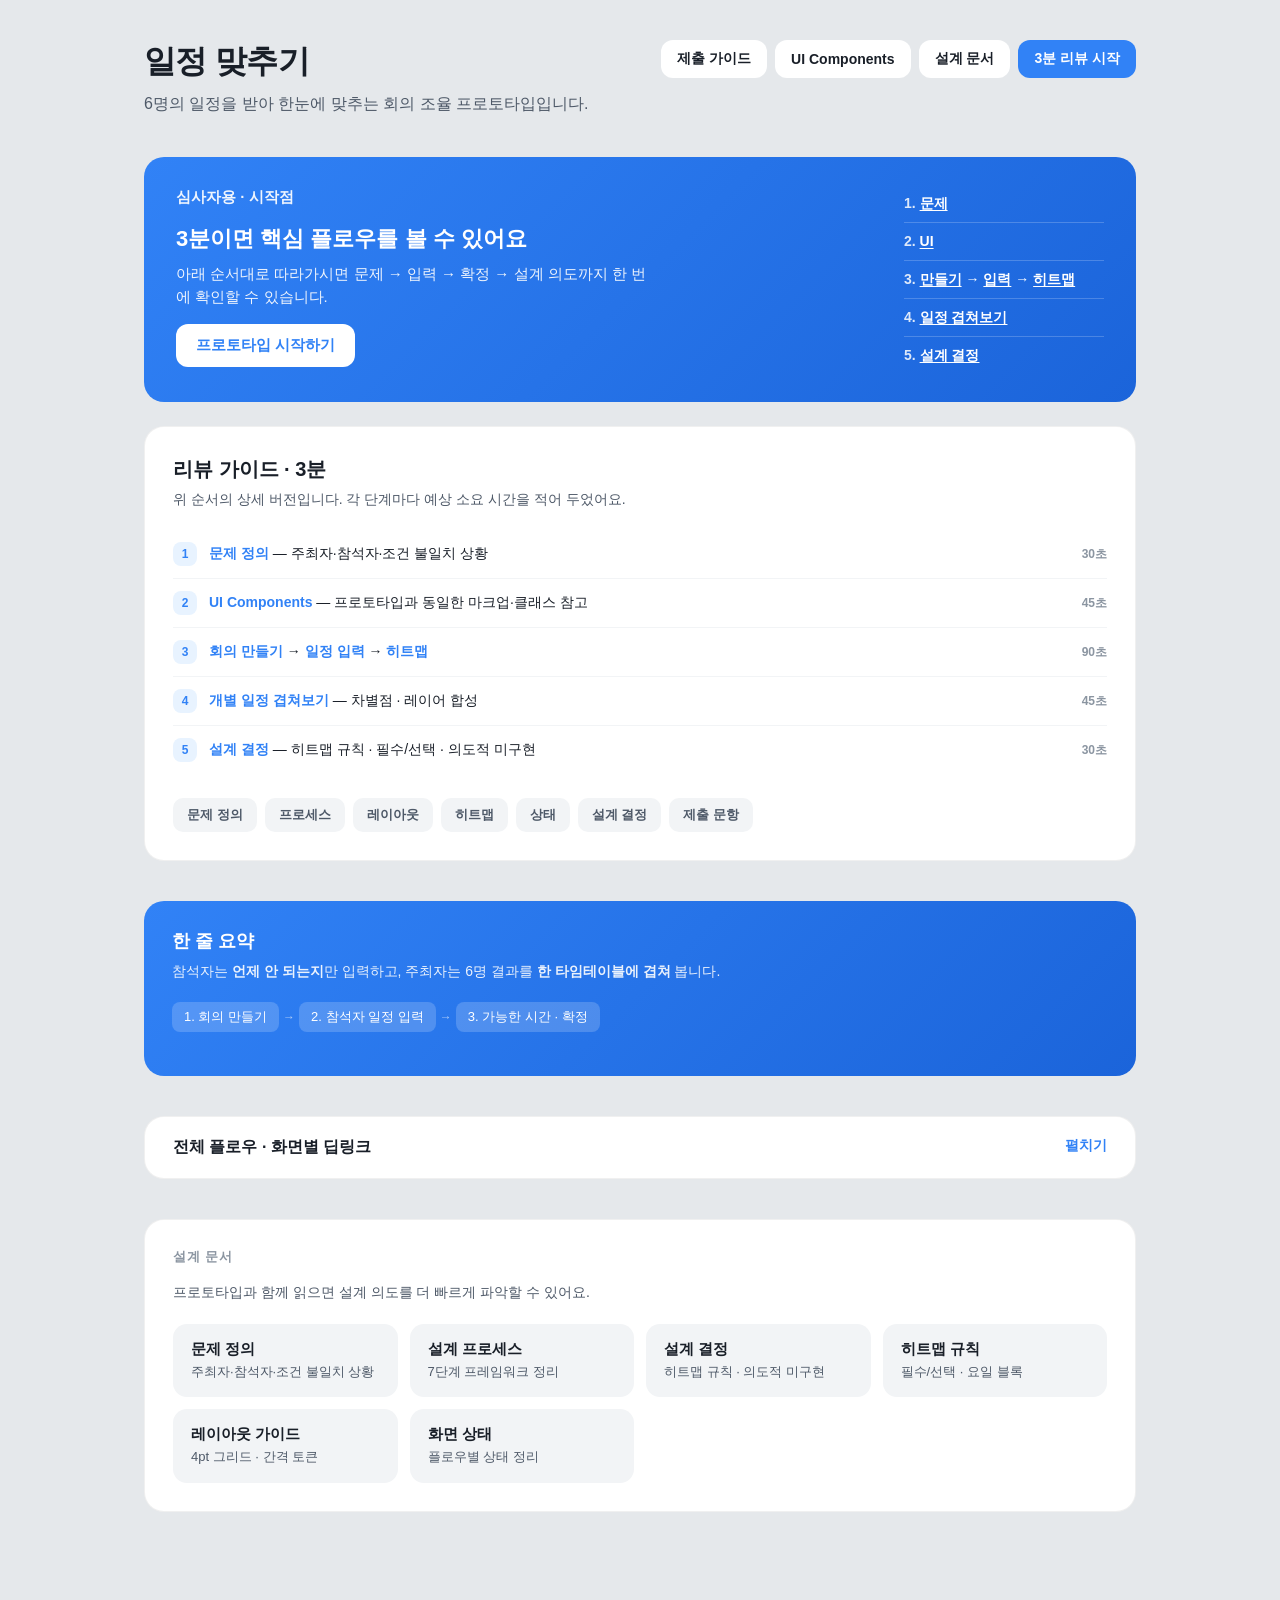
==== index.html @ 9e0c3b52 "일정 맞추기 — 토스 PD 챌린지 프로토타입" ====
<!DOCTYPE html>
<html lang="ko">
<head>
  <meta charset="UTF-8" />
  <meta name="viewport" content="width=device-width, initial-scale=1.0" />
  <title>일정 맞추기 — 회의 조율 프로토타입</title>
  <link rel="stylesheet" href="css/base.css" />
  <link rel="stylesheet" href="css/hub.css" />
</head>
<body class="proto-hub">
  <div class="hub-wrap">
    <header class="hub-top">
      <div>
        <h1>일정 맞추기</h1>
        <p class="lead">6명의 일정을 받아 한눈에 맞추는 회의 조율 프로토타입입니다.</p>
      </div>
      <nav class="hub-nav">
        <a href="docs/view.html?doc=submit">제출 가이드</a>
        <a href="components.html">UI Components</a>
        <a href="docs/index.html">설계 문서</a>
        <a href="create.html" class="primary">3분 리뷰 시작</a>
      </nav>
    </header>

    <section class="submit-hero">
      <div class="submit-hero-main">
        <p class="submit-hero-label">심사자용 · 시작점</p>
        <h2>3분이면 핵심 플로우를 볼 수 있어요</h2>
        <p>아래 순서대로 따라가시면 문제 → 입력 → 확정 → 설계 의도까지 한 번에 확인할 수 있습니다.</p>
        <a class="submit-hero-cta" href="create.html">프로토타입 시작하기</a>
      </div>
      <ol class="submit-hero-steps">
        <li><a href="docs/index.html#problem">문제</a></li>
        <li><a href="components.html">UI</a></li>
        <li><a href="create.html">만들기</a> → <a href="respond.html?screen=2">입력</a> → <a href="merge.html?screen=2">히트맵</a></li>
        <li><a href="merge.html?screen=6">일정 겹쳐보기</a></li>
        <li><a href="docs/index.html#decisions">설계 결정</a></li>
      </ol>
    </section>

    <section class="review-guide-card">
      <h2>리뷰 가이드 · 3분</h2>
      <p>위 순서의 상세 버전입니다. 각 단계마다 예상 소요 시간을 적어 두었어요.</p>
      <ol class="review-steps">
        <li>
          <span><a href="docs/index.html#problem">문제 정의</a> — 주최자·참석자·조건 불일치 상황</span>
          <span class="time">30초</span>
        </li>
        <li>
          <span><a href="components.html">UI Components</a> — 프로토타입과 동일한 마크업·클래스 참고</span>
          <span class="time">45초</span>
        </li>
        <li>
          <span><a href="create.html">회의 만들기</a> → <a href="respond.html?screen=2">일정 입력</a> → <a href="merge.html?screen=2">히트맵</a></span>
          <span class="time">90초</span>
        </li>
        <li>
          <span><a href="merge.html?screen=6">개별 일정 겹쳐보기</a> — 차별점 · 레이어 합성</span>
          <span class="time">45초</span>
        </li>
        <li>
          <span><a href="docs/index.html#decisions">설계 결정</a> — 히트맵 규칙 · 필수/선택 · 의도적 미구현</span>
          <span class="time">30초</span>
        </li>
      </ol>
      <div class="doc-links">
        <a href="docs/view.html?doc=problem">문제 정의</a>
        <a href="docs/view.html?doc=process">프로세스</a>
        <a href="docs/view.html?doc=layout">레이아웃</a>
        <a href="docs/view.html?doc=heatmap-rules">히트맵</a>
        <a href="docs/view.html?doc=states">상태</a>
        <a href="docs/view.html?doc=decisions">설계 결정</a>
        <a href="docs/view.html?doc=answers">제출 문항</a>
      </div>
    </section>

    <section class="path-card">
      <h2>한 줄 요약</h2>
      <p>참석자는 <strong>언제 안 되는지</strong>만 입력하고, 주최자는 6명 결과를 <strong>한 타임테이블에 겹쳐</strong> 봅니다.</p>
      <div class="path-steps">
        <span class="step">1. 회의 만들기</span>
        <span class="arrow">→</span>
        <span class="step">2. 참석자 일정 입력</span>
        <span class="arrow">→</span>
        <span class="step">3. 가능한 시간 · 확정</span>
      </div>
    </section>

    <details class="hub-details">
      <summary>전체 플로우 · 화면별 딥링크</summary>
    <section class="hub-section hub-section-nested">
      <h2>전체 플로우</h2>
      <div class="flow-diagram">
        <div class="flow-row">
          <div class="flow-block">
            <div class="flow-block-head">
              <span class="flow-role host">주최자</span>
              <h3>회의 만들기</h3>
            </div>
            <div class="flow-steps">
              <a class="flow-step" href="create.html?screen=1">
                <span class="num">1</span>
                <span><span class="label">회의 이름</span></span>
              </a>
              <a class="flow-step" href="create.html?screen=2">
                <span class="num">2</span>
                <span><span class="label">조율 기간</span><br><span class="hint">평일 캘린더 · 최대 2주</span></span>
              </a>
              <a class="flow-step" href="create.html?screen=3">
                <span class="num">3</span>
                <span><span class="label">참석자</span><br><span class="hint">필수 / 선택</span></span>
              </a>
              <a class="flow-step" href="create.html?screen=4">
                <span class="num">4</span>
                <span><span class="label">검토 · 요청 발송</span></span>
              </a>
            </div>
          </div>

          <div class="flow-connector">링크<br>공유</div>

          <div class="flow-block">
            <div class="flow-block-head">
              <span class="flow-role attendee">참석자</span>
              <h3>일정 입력</h3>
            </div>
            <div class="flow-steps">
              <a class="flow-step" href="respond.html?screen=0">
                <span class="num">0</span>
                <span><span class="label">이름 확인</span></span>
              </a>
              <a class="flow-step" href="respond.html?screen=3">
                <span class="num">3</span>
                <span><span class="label">요일 전체 불가</span><br><span class="hint">외근 요일</span></span>
              </a>
              <a class="flow-step" href="respond.html?screen=2">
                <span class="num">2</span>
                <span><span class="label">시간 그리드</span><br><span class="hint">불가 · 선호</span></span>
              </a>
              <a class="flow-step" href="respond.html?screen=4">
                <span class="num">4</span>
                <span><span class="label">입력 완료</span></span>
              </a>
            </div>
          </div>

          <div class="flow-connector">집계</div>

          <div class="flow-block">
            <div class="flow-block-head">
              <span class="flow-role output">주최자</span>
              <h3>가능한 시간</h3>
            </div>
            <div class="flow-steps">
              <a class="flow-step" href="merge.html?screen=1">
                <span class="num">1</span>
                <span><span class="label">입력 현황</span></span>
              </a>
              <a class="flow-step" href="merge.html?screen=2">
                <span class="num">2</span>
                <span><span class="label">합산 히트맵</span><br><span class="hint">한눈에 비교</span></span>
              </a>
              <a class="flow-step" href="merge.html?screen=6">
                <span class="num">↳</span>
                <span><span class="label">개별 일정 겹쳐보기</span><br><span class="hint">이름 토글 · 레이어 합성</span></span>
              </a>
              <a class="flow-step" href="merge.html?screen=4">
                <span class="num">4</span>
                <span><span class="label">조율 요청</span></span>
              </a>
              <a class="flow-step" href="merge.html?screen=5">
                <span class="num">5</span>
                <span><span class="label">확정 완료</span></span>
              </a>
            </div>
          </div>
        </div>
        <p class="flow-note">
          <strong>핵심 아이디어:</strong> 참석자는 구조화된 입력(요일·시간)만 하고, 주최자는 6명의 결과를 한 타임테이블에 겹쳐 봅니다.
          히트맵에서 한눈에 보거나, <strong>개별 일정 겹쳐보기</strong>에서 이름을 토글하며 레이어를 합성할 수 있어요.
        </p>
      </div>
    </section>

    <section class="hub-section hub-section-nested">
      <h2>플로우별 바로가기</h2>
      <div class="flow-grid">
        <article class="flow-card">
          <h3>회의 만들기</h3>
          <p class="file">create.html</p>
          <p class="desc">주최자가 회의 정보를 설정하고 참석자에게 입력 링크를 보냅니다.</p>
          <div class="chip-row">
            <a class="chip" href="create.html?screen=1">이름</a>
            <a class="chip" href="create.html?screen=2">기간</a>
            <a class="chip" href="create.html?screen=3">참석자</a>
            <a class="chip" href="create.html?screen=4">검토</a>
          </div>
          <div class="btn-row">
            <a href="create.html" class="primary">시작</a>
          </div>
        </article>

        <article class="flow-card">
          <h3>일정 입력</h3>
          <p class="file">respond.html</p>
          <p class="desc">참석자가 이름 확인 후, 불가 요일과 시간을 그리드로 입력합니다.</p>
          <div class="chip-row">
            <a class="chip" href="respond.html?screen=0">이름</a>
            <a class="chip" href="respond.html?screen=3">요일</a>
            <a class="chip" href="respond.html?screen=2">시간</a>
            <a class="chip" href="respond.html?screen=4">완료</a>
            <a class="chip" href="respond.html?screen=1">재입력</a>
          </div>
          <div class="btn-row">
            <a href="respond.html" class="primary">시작</a>
          </div>
        </article>

        <article class="flow-card">
          <h3>가능한 시간</h3>
          <p class="file">merge.html</p>
          <p class="desc">입력 현황 확인 → 히트맵에서 후보 선택 → 조율 또는 확정.</p>
          <div class="chip-row">
            <a class="chip" href="merge.html?screen=1">현황</a>
            <a class="chip" href="merge.html?screen=2">히트맵</a>
            <a class="chip" href="merge.html?screen=6">레이어</a>
            <a class="chip" href="merge.html?screen=3">후보 없음</a>
            <a class="chip" href="merge.html?screen=4">조율</a>
            <a class="chip" href="merge.html?screen=5">확정</a>
          </div>
          <div class="btn-row">
            <a href="merge.html" class="primary">시작</a>
            <a href="merge.html?screen=2">히트맵만</a>
          </div>
        </article>
      </div>
    </section>

    <section class="hub-section hub-section-nested" id="overlays">
      <h2>오버레이 · 피드백</h2>
      <div class="overlay-grid">
        <div class="overlay-item">
          <div class="type">참석자 · 바텀시트</div>
          <div class="title">이대로 입력을 완료할까요?</div>
          <a href="overlays/view.html?title=이대로+입력을%0A완료할까요%3F&message=회의가+확정되기+전까지+다시+수정할+수+있어요.&confirm=완료하기&cancel=더+수정할게요&bg=../respond.html%3Fscreen%3D2">보기 →</a>
        </div>
        <div class="overlay-item">
          <div class="type">주최자 · 바텀시트</div>
          <div class="title">일정 입력 요청 보내기</div>
          <a href="overlays/view.html?title=참석자에게%0A일정+입력을+요청할까요%3F&message=6명에게+입력+링크가+전달돼요.&confirm=요청+보내기&cancel=취소&bg=../create.html%3Fscreen%3D4">보기 →</a>
        </div>
        <div class="overlay-item">
          <div class="type">주최자 · 바텀시트</div>
          <div class="title">수 14:00 회의 확정</div>
          <a href="overlays/view.html?title=수+14%3A00에%0A회의를+확정할까요%3F&message=6명+중+4명은+참석+가능해요.&confirm=확정하기&cancel=다시+볼게요&bg=../merge.html%3Fscreen%3D2">보기 →</a>
        </div>
        <div class="overlay-item">
          <div class="type">토스트 · warning</div>
          <div class="title">참석자 이름 미입력</div>
          <a href="overlays/view.html?toast=참석자+이름을+입력해주세요&toastType=warning&bg=../create.html%3Fscreen%3D3">보기 →</a>
        </div>
        <div class="overlay-item">
          <div class="type">토스트 · success</div>
          <div class="title">입력 완료</div>
          <a href="overlays/view.html?toast=일정+입력을+완료했어요&bg=../respond.html%3Fscreen%3D4">보기 →</a>
        </div>
      </div>
    </section>

    <section class="hub-section hub-section-nested">
      <h2>디자인 시스템</h2>
      <div class="flow-card">
        <p class="desc" style="margin-bottom:12px">토큰 · 간격 · 레이아웃 패턴 — <code>base.css</code> · <a href="docs/view.html?doc=layout" style="color:var(--blue);font-weight:600">레이아웃 가이드</a></p>
        <div class="btn-row">
          <a href="components.html" class="primary">components.html 보기</a>
        </div>
      </div>
    </section>
    </details>

    <section class="hub-section hub-section-muted">
      <h2>설계 문서</h2>
      <p class="hub-section-lead">프로토타입과 함께 읽으면 설계 의도를 더 빠르게 파악할 수 있어요.</p>
      <div class="doc-grid">
        <a class="doc-card" href="docs/view.html?doc=problem">
          <h3>문제 정의</h3>
          <p>주최자·참석자·조건 불일치 상황</p>
        </a>
        <a class="doc-card" href="docs/view.html?doc=process">
          <h3>설계 프로세스</h3>
          <p>7단계 프레임워크 정리</p>
        </a>
        <a class="doc-card" href="docs/view.html?doc=decisions">
          <h3>설계 결정</h3>
          <p>히트맵 규칙 · 의도적 미구현</p>
        </a>
        <a class="doc-card" href="docs/view.html?doc=heatmap-rules">
          <h3>히트맵 규칙</h3>
          <p>필수/선택 · 요일 블록</p>
        </a>
        <a class="doc-card" href="docs/view.html?doc=layout">
          <h3>레이아웃 가이드</h3>
          <p>4pt 그리드 · 간격 토큰</p>
        </a>
        <a class="doc-card" href="docs/view.html?doc=states">
          <h3>화면 상태</h3>
          <p>플로우별 상태 정리</p>
        </a>
      </div>
    </section>
  </div>
</body>
</html>
---- css/base.css ----
/* Shared prototype layout — phone shell, screens, CTAs · 4pt grid (Toss TDS tone) */
:root {
  /* Color */
  --blue: #3182F6;
  --blue-50: #E8F3FF;
  --bg: #F2F4F6;
  --white: #FFFFFF;
  --grey-900: #191F28;
  --grey-700: #4E5968;
  --grey-500: #8B95A1;
  --grey-300: #D1D6DB;
  --red: #F04452;
  --yellow: #FFDC64;
  --amber-bg: #FFD966;

  /* Spacing — 4pt grid */
  --s-1: 4px;
  --s-2: 8px;
  --s-3: 12px;
  --s-4: 16px;
  --s-5: 20px;
  --s-6: 24px;
  --s-8: 32px;

  --page-x: var(--s-6);
  --card-pad: var(--s-4);
  --card-gap: var(--s-2);
  --section-gap: var(--s-6);

  /* Radius */
  --radius-card: 16px;
  --radius-btn: 16px;
  --radius-badge: 6px;

  /* Type */
  --text-title: 22px;
  --text-nav: 17px;
  --text-body: 17px;
  --text-sub: 15px;
  --text-caption: 13px;
  --text-badge: 11px;

  /* Time grid */
  --grid-cell-h: 28px;
  --grid-cell-h-input: 40px;
  --grid-wrap-pad: 8px;
}

* { box-sizing: border-box; margin: 0; padding: 0; }

body {
  font-family: -apple-system, BlinkMacSystemFont, 'Pretendard', 'Apple SD Gothic Neo', sans-serif;
  background: #e5e8eb;
  display: flex;
  justify-content: center;
  align-items: flex-start;
  min-height: 100vh;
  padding: 24px;
}

body.proto-hub {
  display: block;
  padding: 32px 24px 64px;
  max-width: 960px;
  margin: 0 auto;
}

.phone {
  width: 390px;
  min-height: 844px;
  background: var(--bg);
  border-radius: 40px;
  overflow: hidden;
  box-shadow: 0 20px 60px rgba(0, 0, 0, 0.15);
  position: relative;
}

.screen { display: none; min-height: 844px; padding-bottom: 100px; }
.screen.has-secondary-cta { padding-bottom: 160px; }
.screen.active { display: block; }

.screen.active:has(.check),
.screen.active:has(.empty-state) {
  display: flex;
  flex-direction: column;
  padding-bottom: 0;
}

.status {
  height: 44px;
  padding: 14px var(--page-x);
  font-weight: 600;
  font-size: var(--text-nav);
}
.nav {
  display: flex;
  align-items: center;
  justify-content: center;
  height: 56px;
  position: relative;
}
.nav .back {
  position: absolute;
  left: var(--page-x);
  cursor: pointer;
  background: none;
  border: none;
}
.nav h1 { font-size: var(--text-nav); font-weight: 600; }

.content {
  padding: var(--s-2) var(--page-x) var(--s-4);
}

/* Screen title block */
.screen-head {
  margin-bottom: var(--section-gap);
}
.screen-head h2 {
  font-size: var(--text-title);
  font-weight: 700;
  color: var(--grey-900);
  line-height: 1.4;
  margin-bottom: var(--s-2);
}
.screen-meta {
  font-size: var(--text-sub);
  font-weight: 600;
  color: var(--blue);
  margin-bottom: var(--s-2);
}
.screen-head .sub {
  margin-bottom: 0;
}

h2 {
  font-size: var(--text-title);
  font-weight: 700;
  color: var(--grey-900);
  line-height: 1.4;
  margin-bottom: var(--s-2);
}
.sub {
  font-size: var(--text-sub);
  color: var(--grey-700);
  line-height: 1.45;
  margin-bottom: var(--section-gap);
}

.card {
  background: var(--white);
  border-radius: var(--radius-card);
  padding: var(--card-pad);
  margin-bottom: var(--s-3);
}
.card:last-child { margin-bottom: 0; }
.card h3 {
  font-size: var(--text-caption);
  color: var(--grey-500);
  margin-bottom: var(--s-1);
}
.card p {
  font-size: var(--text-body);
  font-weight: 600;
  color: var(--grey-900);
}

/* Member list row */
.member-list {
  list-style: none;
  display: flex;
  flex-direction: column;
  gap: var(--card-gap);
}
.member-list .card {
  margin-bottom: 0;
}

.member-editor {
  display: flex;
  flex-direction: column;
  gap: var(--card-gap);
}

.member-editor .add-member {
  margin: 0;
}

.member {
  display: flex;
  align-items: center;
  justify-content: space-between;
  gap: var(--s-3);
}
.member-name {
  font-size: var(--text-body);
  font-weight: 600;
  color: var(--grey-900);
}
.member-name.is-pending {
  font-weight: 500;
  color: var(--grey-500);
}

/* admin — review step */
.card.review-summary {
  padding: var(--s-4);
  margin-bottom: var(--section-gap);
}

.review-facts {
  display: flex;
  flex-direction: column;
  gap: 0;
  margin: 0;
}

.review-fact {
  display: flex;
  flex-direction: column;
  gap: var(--s-1);
}

.review-fact + .review-fact {
  margin-top: var(--s-4);
  padding-top: var(--s-4);
  border-top: 1px solid rgba(0, 0, 0, 0.06);
}

.review-fact dt {
  font-size: 13px;
  color: var(--grey-500);
  font-weight: 500;
}

.review-fact dd {
  font-size: var(--text-body);
  font-weight: 600;
  color: var(--grey-900);
  margin: 0;
}

.review-section-label {
  font-size: var(--text-sub);
  font-weight: 600;
  color: var(--grey-900);
  margin-bottom: var(--s-3);
}

.mandatory-mark { color: var(--blue); font-weight: 600; }

.cta {
  position: absolute;
  bottom: var(--page-x);
  left: var(--page-x);
  right: var(--page-x);
  background: var(--blue);
  color: var(--white);
  border: none;
  border-radius: var(--radius-btn);
  height: 56px;
  font-size: var(--text-nav);
  font-weight: 600;
  cursor: pointer;
}
.cta:disabled { opacity: 0.5; cursor: not-allowed; }
.cta.secondary {
  background: var(--white); color: var(--blue);
  border: 1.5px solid var(--blue); bottom: 92px;
}
.screen:not(:has(.cta:not(.secondary))) .cta.secondary { bottom: 24px; }

.cta.ghost {
  background: transparent; color: var(--grey-700);
  border: none; bottom: 160px; font-weight: 500;
}
.screen:not(:has(.cta:not(.ghost))) .cta.ghost { bottom: 24px; }

.cta-stack {
  position: absolute;
  bottom: 24px; left: 24px; right: 24px;
  display: flex; flex-direction: column; gap: 8px;
}
.cta-stack .cta { position: static; }
.cta-stack .cta.text-link,
.cta.text-link {
  background: transparent; border: none; color: var(--grey-700);
  height: 44px; font-size: 15px; font-weight: 500;
}

.badge {
  display: inline-flex;
  align-items: center;
  justify-content: center;
  min-width: 40px;
  font-size: var(--text-badge);
  font-weight: 600;
  padding: var(--s-1) var(--s-2);
  border-radius: var(--radius-badge);
  line-height: 1;
}
.badge.required { background: #E8F3FF; color: var(--blue); }
.badge.optional { background: var(--grey-300); color: var(--grey-700); }
.badge.host { background: var(--grey-300); color: var(--grey-700); min-width: 40px; }
.badge.done { background: #E8F3FF; color: var(--blue); min-width: 48px; }
.badge.wait { background: var(--grey-300); color: var(--grey-500); min-width: 48px; }
.badge.attend { background: #E8F3FF; color: var(--blue); min-width: 40px; }
.badge.pending { background: #FFF5E0; color: #B8730A; min-width: 48px; }
.badge.absent { background: rgba(240, 68, 82, 0.12); color: var(--red); min-width: 40px; }

.bar-tabs {
  display: flex;
  position: relative;
  margin-bottom: var(--s-5);
  border-bottom: 1px solid var(--grey-300);
}
.bar-tab {
  flex: 1;
  padding: var(--s-3) 0 14px;
  text-align: center;
  font-size: var(--text-sub);
  font-weight: 500;
  color: var(--grey-500);
  background: none;
  border: none;
  cursor: pointer;
  position: relative;
}
.bar-tab.active { color: var(--blue); font-weight: 600; }
.bar-tab.active::after {
  content: ''; position: absolute; bottom: -1px; left: 0; right: 0;
  height: 2px; background: var(--blue);
}

.field-card h3 {
  font-size: var(--text-caption);
  color: var(--grey-500);
  margin-bottom: var(--s-2);
}
.field-input {
  width: 100%;
  border: none;
  background: transparent;
  font-size: var(--text-body);
  font-weight: 600;
  color: var(--grey-900);
  outline: none;
  padding: 0;
}
.field-input::placeholder { color: var(--grey-500); font-weight: 500; }

.field-card.is-error {
  background: #FFF5F5;
  box-shadow: 0 0 0 1.5px rgba(240, 68, 82, 0.18);
}
.field-card.is-error .field-input { color: var(--grey-900); }
---- css/hub.css ----
/* Hub & components showcase — index.html, components.html */
body.proto-hub {
  display: block;
  padding: 0;
  max-width: none;
  margin: 0;
  background: #e5e8eb;
  color: var(--grey-900);
}

.hub-wrap {
  max-width: 1040px;
  margin: 0 auto;
  padding: 40px 24px 80px;
}

.hub-top {
  display: flex;
  flex-wrap: wrap;
  align-items: flex-start;
  justify-content: space-between;
  gap: 20px;
  margin-bottom: 40px;
}

.hub-top h1 {
  font-size: 32px;
  font-weight: 700;
  letter-spacing: -0.02em;
  margin-bottom: 8px;
}

.hub-top .lead {
  font-size: 16px;
  color: var(--grey-700);
  line-height: 1.55;
  max-width: 520px;
}

.hub-nav {
  display: flex;
  flex-wrap: wrap;
  gap: 8px;
}

.hub-nav a {
  display: inline-flex;
  align-items: center;
  padding: 10px 16px;
  border-radius: 12px;
  background: var(--white);
  color: var(--grey-900);
  font-size: 14px;
  font-weight: 600;
  text-decoration: none;
}

.hub-nav a.primary {
  background: var(--blue);
  color: var(--white);
}

.hub-section {
  margin-bottom: 48px;
}

.hub-section > h2 {
  font-size: 13px;
  font-weight: 600;
  color: var(--grey-500);
  letter-spacing: 0.06em;
  text-transform: uppercase;
  margin-bottom: 16px;
}

/* Recommended path */
.path-card {
  background: linear-gradient(135deg, #3182F6 0%, #1B64DA 100%);
  border-radius: 20px;
  padding: 28px 28px 24px;
  color: #fff;
  margin-bottom: 40px;
}

.path-card h2 {
  font-size: 18px;
  font-weight: 700;
  margin-bottom: 6px;
  color: #fff;
}

.path-card p {
  font-size: 14px;
  opacity: 0.9;
  margin-bottom: 20px;
  line-height: 1.5;
}

.path-steps {
  display: flex;
  flex-wrap: wrap;
  align-items: center;
  gap: 6px 4px;
  margin-bottom: 20px;
  font-size: 13px;
  font-weight: 500;
}

.path-steps .step {
  background: rgba(255, 255, 255, 0.18);
  padding: 6px 12px;
  border-radius: 8px;
}

.path-steps .arrow {
  opacity: 0.6;
  font-size: 12px;
}

.path-card .path-cta {
  display: inline-flex;
  padding: 12px 20px;
  border-radius: 12px;
  background: #fff;
  color: var(--blue);
  font-size: 15px;
  font-weight: 700;
  text-decoration: none;
}

/* Flow diagram */
.flow-diagram {
  background: var(--white);
  border-radius: 20px;
  padding: 32px 28px;
  overflow-x: auto;
}

.flow-row {
  display: flex;
  align-items: stretch;
  gap: 0;
  min-width: 720px;
}

.flow-block {
  flex: 1;
  min-width: 0;
}

.flow-block-head {
  display: flex;
  align-items: center;
  gap: 8px;
  margin-bottom: 14px;
}

.flow-role {
  font-size: 11px;
  font-weight: 700;
  padding: 4px 8px;
  border-radius: 6px;
  letter-spacing: 0.02em;
}

.flow-role.host { background: #E8F3FF; color: var(--blue); }
.flow-role.attendee { background: #E8FAF0; color: #03A65C; }
.flow-role.output { background: #FFF5E0; color: #B8730A; }

.flow-block-head h3 {
  font-size: 15px;
  font-weight: 700;
}

.flow-steps {
  display: flex;
  flex-direction: column;
  gap: 6px;
}

.flow-step {
  display: flex;
  align-items: center;
  gap: 10px;
  padding: 10px 12px;
  background: var(--bg);
  border-radius: 12px;
  text-decoration: none;
  color: inherit;
  transition: background 0.15s ease;
}

.flow-step:hover {
  background: #e8ebee;
}

.flow-step .num {
  flex-shrink: 0;
  width: 22px;
  height: 22px;
  border-radius: 6px;
  background: var(--white);
  font-size: 11px;
  font-weight: 700;
  color: var(--grey-700);
  display: flex;
  align-items: center;
  justify-content: center;
}

.flow-step .label {
  font-size: 13px;
  font-weight: 600;
  line-height: 1.3;
}

.flow-step .hint {
  font-size: 11px;
  color: var(--grey-500);
  font-weight: 500;
}

.flow-connector {
  flex-shrink: 0;
  width: 48px;
  display: flex;
  flex-direction: column;
  align-items: center;
  justify-content: center;
  padding-top: 36px;
  color: var(--grey-500);
  font-size: 11px;
  font-weight: 600;
  text-align: center;
  line-height: 1.3;
}

.flow-connector::before {
  content: '→';
  font-size: 20px;
  color: var(--grey-300);
  margin-bottom: 4px;
}

.flow-note {
  margin-top: 20px;
  padding-top: 16px;
  border-top: 1px solid var(--grey-300);
  font-size: 13px;
  color: var(--grey-700);
  line-height: 1.55;
}

.flow-note strong {
  color: var(--grey-900);
}

/* Flow cards grid */
.flow-grid {
  display: grid;
  grid-template-columns: repeat(3, 1fr);
  gap: 12px;
}

@media (max-width: 800px) {
  .flow-grid { grid-template-columns: 1fr; }
  .flow-row { min-width: 0; flex-direction: column; }
  .flow-connector {
    width: auto;
    padding: 8px 0;
    flex-direction: row;
    gap: 8px;
  }
  .flow-connector::before { margin: 0; }
}

.flow-card {
  background: var(--white);
  border-radius: 16px;
  padding: 20px;
}

.flow-card h3 {
  font-size: 17px;
  font-weight: 700;
  margin-bottom: 4px;
}

.flow-card .file {
  font-size: 12px;
  color: var(--grey-500);
  font-family: ui-monospace, monospace;
  margin-bottom: 12px;
}

.flow-card .desc {
  font-size: 14px;
  color: var(--grey-700);
  line-height: 1.45;
  margin-bottom: 16px;
}

.chip-row {
  display: flex;
  flex-wrap: wrap;
  gap: 6px;
  margin-bottom: 16px;
}

.chip {
  font-size: 12px;
  font-weight: 500;
  padding: 5px 10px;
  border-radius: 8px;
  background: var(--bg);
  color: var(--grey-700);
  text-decoration: none;
}

.chip:hover { background: #e0e4e8; }

.chip.start {
  background: var(--blue);
  color: #fff;
  font-weight: 600;
}

.btn-row {
  display: flex;
  flex-wrap: wrap;
  gap: 8px;
}

.btn-row a {
  display: inline-flex;
  padding: 8px 14px;
  border-radius: 10px;
  background: var(--bg);
  color: var(--grey-900);
  font-size: 13px;
  font-weight: 600;
  text-decoration: none;
}

.btn-row a.primary {
  background: var(--blue);
  color: #fff;
}

/* Overlay list */
.overlay-grid {
  display: grid;
  grid-template-columns: repeat(auto-fill, minmax(240px, 1fr));
  gap: 10px;
}

.overlay-item {
  background: var(--white);
  border-radius: 14px;
  padding: 16px;
}

.overlay-item .type {
  font-size: 11px;
  font-weight: 600;
  color: var(--grey-500);
  margin-bottom: 4px;
}

.overlay-item .title {
  font-size: 14px;
  font-weight: 600;
  margin-bottom: 10px;
  line-height: 1.4;
}

.overlay-item a {
  font-size: 13px;
  color: var(--blue);
  font-weight: 600;
  text-decoration: none;
}

/* Components page */
.comp-section {
  margin-bottom: 48px;
}

.comp-section h2 {
  font-size: 20px;
  font-weight: 700;
  margin-bottom: 4px;
}

.comp-section .comp-desc {
  font-size: 14px;
  color: var(--grey-700);
  margin-bottom: 20px;
}

.comp-grid {
  display: grid;
  grid-template-columns: repeat(auto-fill, minmax(280px, 1fr));
  gap: 12px;
}

.comp-card {
  background: var(--white);
  border-radius: 16px;
  padding: 20px;
}

.comp-card h3 {
  font-size: 13px;
  font-weight: 600;
  color: var(--grey-500);
  margin-bottom: 14px;
}

.comp-demo {
  display: flex;
  flex-wrap: wrap;
  align-items: center;
  gap: 8px;
}

.comp-demo.stack {
  flex-direction: column;
  align-items: stretch;
}

.comp-demo .card { margin-bottom: 0; }

.color-row {
  display: flex;
  flex-wrap: wrap;
  gap: 12px;
}

.color-swatch {
  text-align: center;
}

.color-swatch .swatch {
  width: 56px;
  height: 56px;
  border-radius: 12px;
  margin-bottom: 6px;
  border: 1px solid rgba(0, 0, 0, 0.06);
}

.color-swatch span {
  font-size: 11px;
  color: var(--grey-700);
  font-weight: 500;
}

/* Static calendar demo */
.cal-demo .cal-weekdays {
  display: grid;
  grid-template-columns: repeat(5, 1fr);
  gap: 2px;
  margin-bottom: 4px;
}

.cal-demo .cal-weekdays span {
  text-align: center;
  font-size: 11px;
  font-weight: 600;
  color: var(--grey-500);
  padding: 4px 0;
}

.cal-demo .cal-grid {
  display: grid;
  grid-template-columns: repeat(5, 1fr);
  gap: 2px;
}

.cal-demo .cal-day {
  aspect-ratio: 1;
  border-radius: 8px;
  font-size: 13px;
  font-weight: 500;
  display: flex;
  align-items: center;
  justify-content: center;
  border: none;
  background: transparent;
  color: var(--grey-900);
}

.cal-demo .cal-day.range { background: var(--blue-50); color: var(--blue); }
.cal-demo .cal-day.start,
.cal-demo .cal-day.end { background: var(--blue); color: #fff; font-weight: 600; }

.cal-demo .cal-header {
  display: flex;
  align-items: center;
  justify-content: space-between;
  margin-bottom: 12px;
  font-size: 15px;
  font-weight: 600;
}

/* Grid demo */
.grid-demo {
  background: var(--bg);
  border-radius: 12px;
  padding: 12px;
}

.grid-demo .grid {
  display: grid;
  grid-template-columns: 28px repeat(5, 1fr);
  gap: 2px;
  font-size: 10px;
}

.grid-demo .day {
  font-size: 10px;
  font-weight: 600;
  color: var(--grey-700);
  text-align: center;
  padding: 6px 2px;
}

.grid-demo .hour {
  font-size: 9px;
  color: var(--grey-500);
  display: flex;
  align-items: center;
  justify-content: flex-end;
  padding-right: 4px;
}

.grid-demo .cell {
  aspect-ratio: 1;
  border-radius: 4px;
  background: rgba(209, 214, 219, 0.3);
  min-height: 28px;
}

.grid-demo .cell.unavail { background: rgba(240, 68, 82, 0.25); }
.grid-demo .cell.pref { background: rgba(255, 220, 100, 0.35); }
.grid-demo .cell.heat { background: rgba(49, 130, 246, 0.35); }
.grid-demo .cell.heat-strong { background: rgba(49, 130, 246, 0.7); }

/* Toast/sheet preview in components */
.comp-phone-preview {
  position: relative;
  width: 100%;
  max-width: 320px;
  margin: 0 auto;
  background: var(--bg);
  border-radius: 24px;
  padding: 16px;
  min-height: 160px;
}

.comp-phone-preview .toss-toast {
  position: relative;
  left: auto;
  right: auto;
  bottom: auto;
  opacity: 1;
  transform: none;
  margin-top: 40px;
}

.comp-sheet-preview {
  background: var(--white);
  border-radius: 16px 16px 0 0;
  padding: 16px;
  margin-top: 24px;
}

.comp-sheet-preview .toss-sheet-handle {
  width: 40px;
  height: 4px;
  background: var(--grey-300);
  border-radius: 2px;
  margin: 0 auto 16px;
}

.comp-sheet-preview h4 {
  font-size: 17px;
  font-weight: 700;
  margin-bottom: 6px;
  line-height: 1.35;
}

.comp-sheet-preview p {
  font-size: 14px;
  color: var(--grey-700);
  margin-bottom: 14px;
  line-height: 1.45;
}

.comp-sheet-preview .fake-cta {
  width: 100%;
  height: 48px;
  border: none;
  border-radius: 14px;
  background: var(--blue);
  color: #fff;
  font-size: 15px;
  font-weight: 600;
}

.comp-sheet-preview .fake-cancel {
  width: 100%;
  height: 40px;
  border: none;
  background: transparent;
  color: var(--grey-700);
  font-size: 14px;
  margin-top: 4px;
}

.demo-cta {
  display: inline-flex;
  align-items: center;
  justify-content: center;
  height: 48px;
  padding: 0 24px;
  border-radius: 14px;
  border: none;
  font-size: 15px;
  font-weight: 600;
  cursor: default;
}

.demo-cta.primary { background: var(--blue); color: #fff; }
.demo-cta.secondary {
  background: #fff;
  color: var(--blue);
  border: 1.5px solid var(--blue);
}
.demo-cta.ghost {
  background: transparent;
  color: var(--grey-700);
  font-weight: 500;
}
.demo-cta:disabled {
  opacity: 0.45;
}

.progress-demo {
  display: flex;
  gap: 0;
  background: var(--grey-300);
  border-radius: 10px;
  overflow: hidden;
  height: 4px;
}

.progress-demo .seg { flex: 1; height: 4px; background: var(--grey-300); }
.progress-demo .seg.done,
.progress-demo .seg.active { background: var(--blue); }

.member-demo {
  display: flex;
  align-items: center;
  justify-content: space-between;
  gap: 12px;
  padding: 14px 16px;
  background: var(--bg);
  border-radius: 12px;
}

.day-row-demo {
  display: flex;
  justify-content: space-between;
  align-items: center;
  padding: 14px 16px;
  background: var(--white);
  border-radius: 12px;
  border: 2px solid transparent;
  margin-bottom: 8px;
}

.day-row-demo.blocked {
  background: #FFF5F5;
  border-color: var(--red);
  color: var(--red);
}

/* Review guide — index.html */
.submit-hero {
  display: grid;
  grid-template-columns: 1fr auto;
  gap: 24px;
  align-items: start;
  background: linear-gradient(135deg, #3182F6 0%, #1B64DA 100%);
  color: var(--white);
  border-radius: 20px;
  padding: 28px 32px;
  margin-bottom: 24px;
}

.submit-hero-label {
  font-size: 13px;
  font-weight: 600;
  opacity: 0.85;
  margin-bottom: 8px;
}

.submit-hero-main h2 {
  font-size: 22px;
  font-weight: 700;
  line-height: 1.35;
  color: var(--white);
  margin-bottom: 8px;
}

.submit-hero-main p {
  font-size: 15px;
  line-height: 1.55;
  opacity: 0.92;
  max-width: 480px;
  margin-bottom: 16px;
}

.submit-hero-cta {
  display: inline-flex;
  align-items: center;
  padding: 12px 20px;
  background: var(--white);
  color: var(--blue);
  border-radius: 12px;
  font-size: 15px;
  font-weight: 700;
  text-decoration: none;
}

.submit-hero-steps {
  list-style: none;
  counter-reset: submit-step;
  margin: 0;
  padding: 0;
  min-width: 200px;
}

.submit-hero-steps li {
  counter-increment: submit-step;
  font-size: 14px;
  line-height: 1.5;
  padding: 8px 0;
  border-bottom: 1px solid rgba(255, 255, 255, 0.2);
}

.submit-hero-steps li:last-child { border-bottom: none; }

.submit-hero-steps li::before {
  content: counter(submit-step) ". ";
  font-weight: 700;
  opacity: 0.85;
}

.submit-hero-steps a {
  color: var(--white);
  font-weight: 600;
  text-decoration: underline;
  text-underline-offset: 2px;
}

.hub-details {
  background: var(--white);
  border-radius: 20px;
  border: 1px solid rgba(0, 0, 0, 0.06);
  margin-bottom: 40px;
  overflow: hidden;
}

.hub-details > summary {
  padding: 20px 28px;
  font-size: 16px;
  font-weight: 700;
  cursor: pointer;
  list-style: none;
}

.hub-details > summary::-webkit-details-marker { display: none; }

.hub-details > summary::after {
  content: "펼치기";
  float: right;
  font-size: 14px;
  font-weight: 600;
  color: var(--blue);
}

.hub-details[open] > summary::after { content: "접기"; }

.hub-section-nested {
  padding: 0 28px 28px;
  margin-bottom: 0;
}

.hub-section-nested + .hub-section-nested {
  padding-top: 0;
  border-top: 1px solid rgba(0, 0, 0, 0.06);
  margin-top: 0;
  padding-top: 28px;
}

.hub-section-muted {
  background: var(--white);
  border-radius: 20px;
  padding: 28px;
  border: 1px solid rgba(0, 0, 0, 0.06);
}

.hub-section-lead {
  font-size: 14px;
  color: var(--grey-700);
  margin-bottom: 20px;
  line-height: 1.55;
}

.doc-grid {
  display: grid;
  grid-template-columns: repeat(auto-fill, minmax(220px, 1fr));
  gap: 12px;
}

.doc-card {
  display: block;
  padding: 16px 18px;
  background: var(--bg);
  border-radius: 14px;
  text-decoration: none;
  color: inherit;
  transition: background 0.15s ease;
}

.doc-card:hover { background: #e8ebee; }

.doc-card h3 {
  font-size: 15px;
  font-weight: 700;
  margin-bottom: 4px;
}

.doc-card p {
  font-size: 13px;
  color: var(--grey-700);
  line-height: 1.45;
}

@media (max-width: 720px) {
  .submit-hero {
    grid-template-columns: 1fr;
    padding: 24px;
  }
  .submit-hero-steps { min-width: 0; }
}

.review-guide-card {
  background: var(--white);
  border-radius: 20px;
  padding: 28px;
  margin-bottom: 40px;
  border: 1px solid rgba(0, 0, 0, 0.06);
}

.review-guide-card h2 {
  font-size: 20px;
  font-weight: 700;
  margin-bottom: 6px;
}

.review-guide-card > p {
  font-size: 14px;
  color: var(--grey-700);
  line-height: 1.55;
  margin-bottom: 20px;
}

.review-steps {
  list-style: none;
  margin: 0 0 24px;
  padding: 0;
  counter-reset: review;
}

.review-steps li {
  counter-increment: review;
  display: flex;
  flex-wrap: wrap;
  align-items: baseline;
  gap: 8px 12px;
  padding: 12px 0;
  border-bottom: 1px solid var(--bg);
  font-size: 14px;
  line-height: 1.45;
}

.review-steps li:last-child { border-bottom: none; }

.review-steps li::before {
  content: counter(review);
  flex-shrink: 0;
  width: 24px;
  height: 24px;
  border-radius: 8px;
  background: var(--blue-50);
  color: var(--blue);
  font-size: 12px;
  font-weight: 700;
  display: inline-flex;
  align-items: center;
  justify-content: center;
}

.review-steps .time {
  margin-left: auto;
  font-size: 12px;
  font-weight: 600;
  color: var(--grey-500);
}

.review-steps a {
  color: var(--blue);
  font-weight: 600;
  text-decoration: none;
}

.review-steps a:hover { text-decoration: underline; }

.doc-links {
  display: flex;
  flex-wrap: wrap;
  gap: 8px;
}

.doc-links a {
  display: inline-flex;
  align-items: center;
  padding: 8px 14px;
  border-radius: 10px;
  background: var(--bg);
  color: var(--grey-700);
  font-size: 13px;
  font-weight: 600;
  text-decoration: none;
}

.doc-links a:hover {
  background: var(--blue-50);
  color: var(--blue);
}

/* State matrix — components.html */
.state-table-wrap {
  overflow-x: auto;
  border-radius: 12px;
  border: 1px solid var(--bg);
}

.state-table {
  width: 100%;
  border-collapse: collapse;
  font-size: 13px;
}

.state-table th,
.state-table td {
  padding: 10px 14px;
  text-align: left;
  border-bottom: 1px solid var(--bg);
  vertical-align: top;
}

.state-table th {
  background: var(--bg);
  font-weight: 600;
  color: var(--grey-700);
  font-size: 12px;
}

.state-table tr:last-child td { border-bottom: none; }

.state-pill {
  display: inline-block;
  padding: 2px 8px;
  border-radius: 6px;
  font-size: 11px;
  font-weight: 600;
}

.state-pill.done { background: #E8F8F0; color: #03B26C; }
.state-pill.spec { background: var(--bg); color: var(--grey-500); }

/* Typography demo */
.type-scale { display: flex; flex-direction: column; gap: 16px; }
.type-scale .row { display: flex; flex-direction: column; gap: 4px; }
.type-scale .label { font-size: 11px; font-weight: 600; color: var(--grey-500); }
.type-scale .h2 { font-size: 22px; font-weight: 700; letter-spacing: -0.02em; }
.type-scale .sub { font-size: 15px; color: var(--grey-700); line-height: 1.45; }
.type-scale .cell { font-size: 12px; font-weight: 600; }

/* Spacing demo */
.spacing-row {
  display: flex;
  flex-wrap: wrap;
  align-items: flex-end;
  gap: 16px;
}

.spacing-block {
  display: flex;
  flex-direction: column;
  align-items: center;
  gap: 6px;
  font-size: 11px;
  font-weight: 600;
  color: var(--grey-500);
}

.spacing-block i {
  display: block;
  background: var(--blue-50);
  border: 1px dashed var(--blue);
  border-radius: 4px;
}

/* Skeleton loading */
.skeleton-grid {
  display: grid;
  grid-template-columns: 28px repeat(5, 1fr);
  gap: 4px;
  max-width: 280px;
}

.skeleton-grid .sk {
  border-radius: 4px;
  background: linear-gradient(90deg, #e8eaed 25%, #f2f4f6 50%, #e8eaed 75%);
  background-size: 200% 100%;
  animation: sk-shimmer 1.2s ease-in-out infinite;
}

.skeleton-grid .sk-label { height: 14px; }
.skeleton-grid .sk-cell { aspect-ratio: 1; min-height: 28px; }

@keyframes sk-shimmer {
  0% { background-position: 100% 0; }
  100% { background-position: -100% 0; }
}

/* Overlay embed — components.html (real overlays/view.html in iframe) */
.comp-card--overlay {
  grid-column: 1 / -1;
}

.comp-overlay-note {
  font-size: 13px;
  color: var(--grey-700);
  line-height: 1.5;
  margin: -6px 0 16px;
}

.comp-overlay-embed {
  position: relative;
  width: 100%;
  max-width: 320px;
  height: 400px;
  margin: 0 auto;
  border-radius: 24px;
  overflow: hidden;
  background: var(--bg);
  box-shadow: inset 0 0 0 1px rgba(0, 0, 0, 0.06);
}

.comp-overlay-embed iframe {
  position: absolute;
  left: 50%;
  top: -66%;
  width: 390px;
  height: 844px;
  border: 0;
  transform: translateX(-50%) scale(0.82);
  transform-origin: top center;
  pointer-events: none;
}

/* Member row — admin 패턴 */
.comp-member-row {
  display: flex;
  align-items: center;
  gap: 8px;
  padding: 14px 16px;
  background: var(--white);
  border-radius: 16px;
  margin-bottom: 8px;
  box-shadow: 0 0 0 1px rgba(0, 0, 0, 0.04);
}

.comp-member-row .member-left {
  display: inline-flex;
  align-items: center;
  gap: 8px;
  flex: 0 1 auto;
}

.comp-member-row .role-badge {
  display: inline-flex;
  align-items: center;
  gap: 2px;
  border: none;
  border-radius: 6px;
  font-size: 11px;
  font-weight: 600;
  padding: 5px 8px;
  line-height: 1;
}

.comp-member-row .role-badge.required { background: #E8F3FF; color: var(--blue); }
.comp-member-row .role-badge.optional { background: var(--grey-300); color: var(--grey-700); }
.comp-member-row .role-badge.pending-style { background: #F9FAFB; color: #C5CBD3; border: 1px solid #EEF0F2; }

.comp-member-row .name {
  font-size: 15px;
  font-weight: 500;
  color: var(--grey-900);
}

.comp-member-row .name.muted { color: #C5CBD3; }

.comp-member-row .member-delete-demo {
  margin-left: auto;
  color: var(--grey-500);
  font-size: 16px;
  line-height: 1;
}

.comp-member-row.disabled-row { opacity: 1; }

/* Toggle chips — host layer */
.toggle-demo {
  display: flex;
  flex-wrap: wrap;
  gap: 8px;
}

.toggle-chip {
  padding: 8px 12px;
  border-radius: 20px;
  border: 1.5px solid var(--grey-300);
  background: var(--white);
  font-size: 13px;
  font-weight: 600;
  color: var(--grey-700);
}

.toggle-chip.active {
  border-color: var(--blue);
  background: var(--blue-50);
  color: var(--blue);
}

.toggle-chip.disabled {
  border: 1px solid #EEF0F2;
  background: #F9FAFB;
  color: #C5CBD3;
  cursor: not-allowed;
}
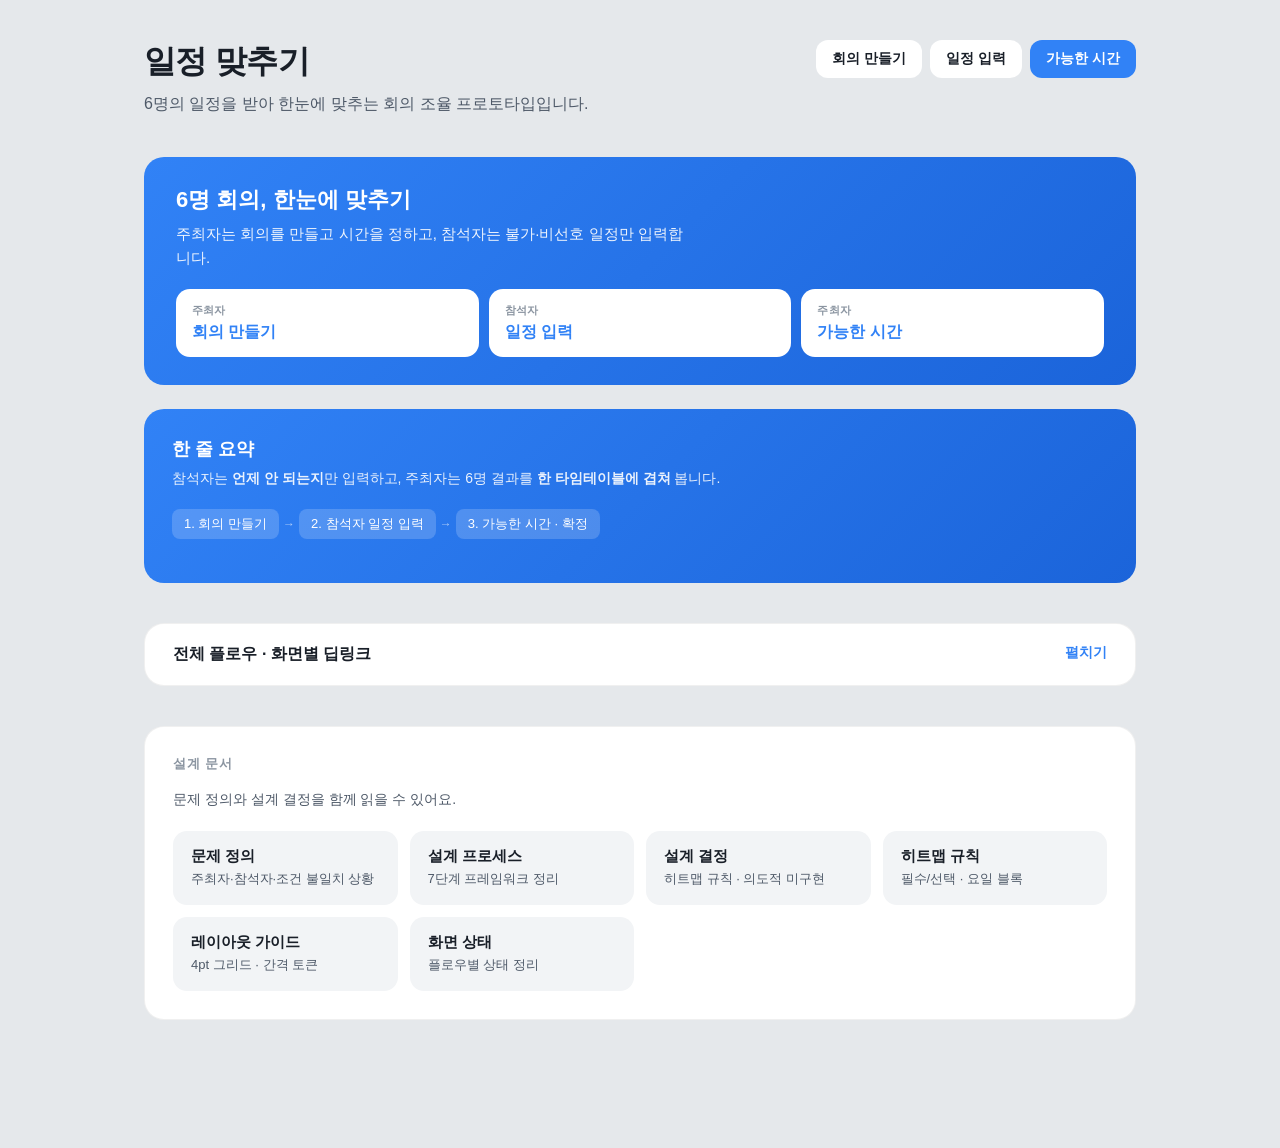
==== commit 99cc6b4c: "진입 버튼 개선" ====
--- a/index.html
+++ b/index.html
@@ -14,63 +14,31 @@
         <h1>일정 맞추기</h1>
         <p class="lead">6명의 일정을 받아 한눈에 맞추는 회의 조율 프로토타입입니다.</p>
       </div>
-      <nav class="hub-nav">
-        <a href="docs/view.html?doc=submit">제출 가이드</a>
-        <a href="components.html">UI Components</a>
-        <a href="docs/index.html">설계 문서</a>
-        <a href="create.html" class="primary">3분 리뷰 시작</a>
+      <nav class="hub-nav flow-entry-nav" aria-label="플로우 바로가기">
+        <a href="create.html">회의 만들기</a>
+        <a href="respond.html">일정 입력</a>
+        <a href="merge.html" class="primary">가능한 시간</a>
       </nav>
     </header>
 
-    <section class="submit-hero">
-      <div class="submit-hero-main">
-        <p class="submit-hero-label">심사자용 · 시작점</p>
-        <h2>3분이면 핵심 플로우를 볼 수 있어요</h2>
-        <p>아래 순서대로 따라가시면 문제 → 입력 → 확정 → 설계 의도까지 한 번에 확인할 수 있습니다.</p>
-        <a class="submit-hero-cta" href="create.html">프로토타입 시작하기</a>
-      </div>
-      <ol class="submit-hero-steps">
-        <li><a href="docs/index.html#problem">문제</a></li>
-        <li><a href="components.html">UI</a></li>
-        <li><a href="create.html">만들기</a> → <a href="respond.html?screen=2">입력</a> → <a href="merge.html?screen=2">히트맵</a></li>
-        <li><a href="merge.html?screen=6">일정 겹쳐보기</a></li>
-        <li><a href="docs/index.html#decisions">설계 결정</a></li>
-      </ol>
-    </section>
-
-    <section class="review-guide-card">
-      <h2>리뷰 가이드 · 3분</h2>
-      <p>위 순서의 상세 버전입니다. 각 단계마다 예상 소요 시간을 적어 두었어요.</p>
-      <ol class="review-steps">
-        <li>
-          <span><a href="docs/index.html#problem">문제 정의</a> — 주최자·참석자·조건 불일치 상황</span>
-          <span class="time">30초</span>
-        </li>
-        <li>
-          <span><a href="components.html">UI Components</a> — 프로토타입과 동일한 마크업·클래스 참고</span>
-          <span class="time">45초</span>
-        </li>
-        <li>
-          <span><a href="create.html">회의 만들기</a> → <a href="respond.html?screen=2">일정 입력</a> → <a href="merge.html?screen=2">히트맵</a></span>
-          <span class="time">90초</span>
-        </li>
-        <li>
-          <span><a href="merge.html?screen=6">개별 일정 겹쳐보기</a> — 차별점 · 레이어 합성</span>
-          <span class="time">45초</span>
-        </li>
-        <li>
-          <span><a href="docs/index.html#decisions">설계 결정</a> — 히트맵 규칙 · 필수/선택 · 의도적 미구현</span>
-          <span class="time">30초</span>
-        </li>
-      </ol>
-      <div class="doc-links">
-        <a href="docs/view.html?doc=problem">문제 정의</a>
-        <a href="docs/view.html?doc=process">프로세스</a>
-        <a href="docs/view.html?doc=layout">레이아웃</a>
-        <a href="docs/view.html?doc=heatmap-rules">히트맵</a>
-        <a href="docs/view.html?doc=states">상태</a>
-        <a href="docs/view.html?doc=decisions">설계 결정</a>
-        <a href="docs/view.html?doc=answers">제출 문항</a>
+    <section class="intro-hero">
+      <div class="intro-hero-main">
+        <h2>6명 회의, 한눈에 맞추기</h2>
+        <p>주최자는 회의를 만들고 시간을 정하고, 참석자는 불가·비선호 일정만 입력합니다.</p>
+        <div class="flow-entry-row">
+          <a class="flow-entry-btn" href="create.html">
+            <span class="flow-entry-role">주최자</span>
+            <span class="flow-entry-label">회의 만들기</span>
+          </a>
+          <a class="flow-entry-btn" href="respond.html">
+            <span class="flow-entry-role">참석자</span>
+            <span class="flow-entry-label">일정 입력</span>
+          </a>
+          <a class="flow-entry-btn" href="merge.html">
+            <span class="flow-entry-role">주최자</span>
+            <span class="flow-entry-label">가능한 시간</span>
+          </a>
+        </div>
       </div>
     </section>
 
@@ -280,7 +248,7 @@
 
     <section class="hub-section hub-section-muted">
       <h2>설계 문서</h2>
-      <p class="hub-section-lead">프로토타입과 함께 읽으면 설계 의도를 더 빠르게 파악할 수 있어요.</p>
+      <p class="hub-section-lead">문제 정의와 설계 결정을 함께 읽을 수 있어요.</p>
       <div class="doc-grid">
         <a class="doc-card" href="docs/view.html?doc=problem">
           <h3>문제 정의</h3>
--- a/css/hub.css
+++ b/css/hub.css
@@ -686,7 +686,77 @@
   color: var(--red);
 }
 
-/* Review guide — index.html */
+/* Intro hero — index.html */
+.intro-hero {
+  background: linear-gradient(135deg, #3182F6 0%, #1B64DA 100%);
+  color: var(--white);
+  border-radius: 20px;
+  padding: 28px 32px;
+  margin-bottom: 24px;
+}
+
+.intro-hero-main h2 {
+  font-size: 22px;
+  font-weight: 700;
+  line-height: 1.35;
+  color: var(--white);
+  margin-bottom: 8px;
+}
+
+.intro-hero-main > p {
+  font-size: 15px;
+  line-height: 1.55;
+  opacity: 0.92;
+  max-width: 520px;
+  margin-bottom: 20px;
+}
+
+.flow-entry-row {
+  display: flex;
+  flex-wrap: wrap;
+  gap: 10px;
+}
+
+.flow-entry-btn {
+  flex: 1 1 140px;
+  display: flex;
+  flex-direction: column;
+  align-items: flex-start;
+  gap: 4px;
+  padding: 14px 16px;
+  background: var(--white);
+  color: var(--grey-900);
+  border-radius: 14px;
+  text-decoration: none;
+  min-width: 0;
+  transition: transform 0.15s ease, box-shadow 0.15s ease;
+}
+
+.flow-entry-btn:hover {
+  transform: translateY(-1px);
+  box-shadow: 0 4px 12px rgba(0, 0, 0, 0.12);
+}
+
+.flow-entry-role {
+  font-size: 11px;
+  font-weight: 600;
+  color: var(--grey-500);
+  letter-spacing: 0.02em;
+}
+
+.flow-entry-label {
+  font-size: 16px;
+  font-weight: 700;
+  color: var(--blue);
+  line-height: 1.3;
+}
+
+.flow-entry-nav a.primary {
+  background: var(--blue);
+  color: var(--white);
+}
+
+/* Legacy review guide — removed from index; keep class names if referenced elsewhere */
 .submit-hero {
   display: grid;
   grid-template-columns: 1fr auto;
@@ -850,6 +920,19 @@
 }
 
 @media (max-width: 720px) {
+  .intro-hero {
+    padding: 24px 20px;
+  }
+
+  .flow-entry-row {
+    flex-direction: column;
+  }
+
+  .flow-entry-btn {
+    flex: 1 1 auto;
+    width: 100%;
+  }
+
   .submit-hero {
     grid-template-columns: 1fr;
     padding: 24px;
